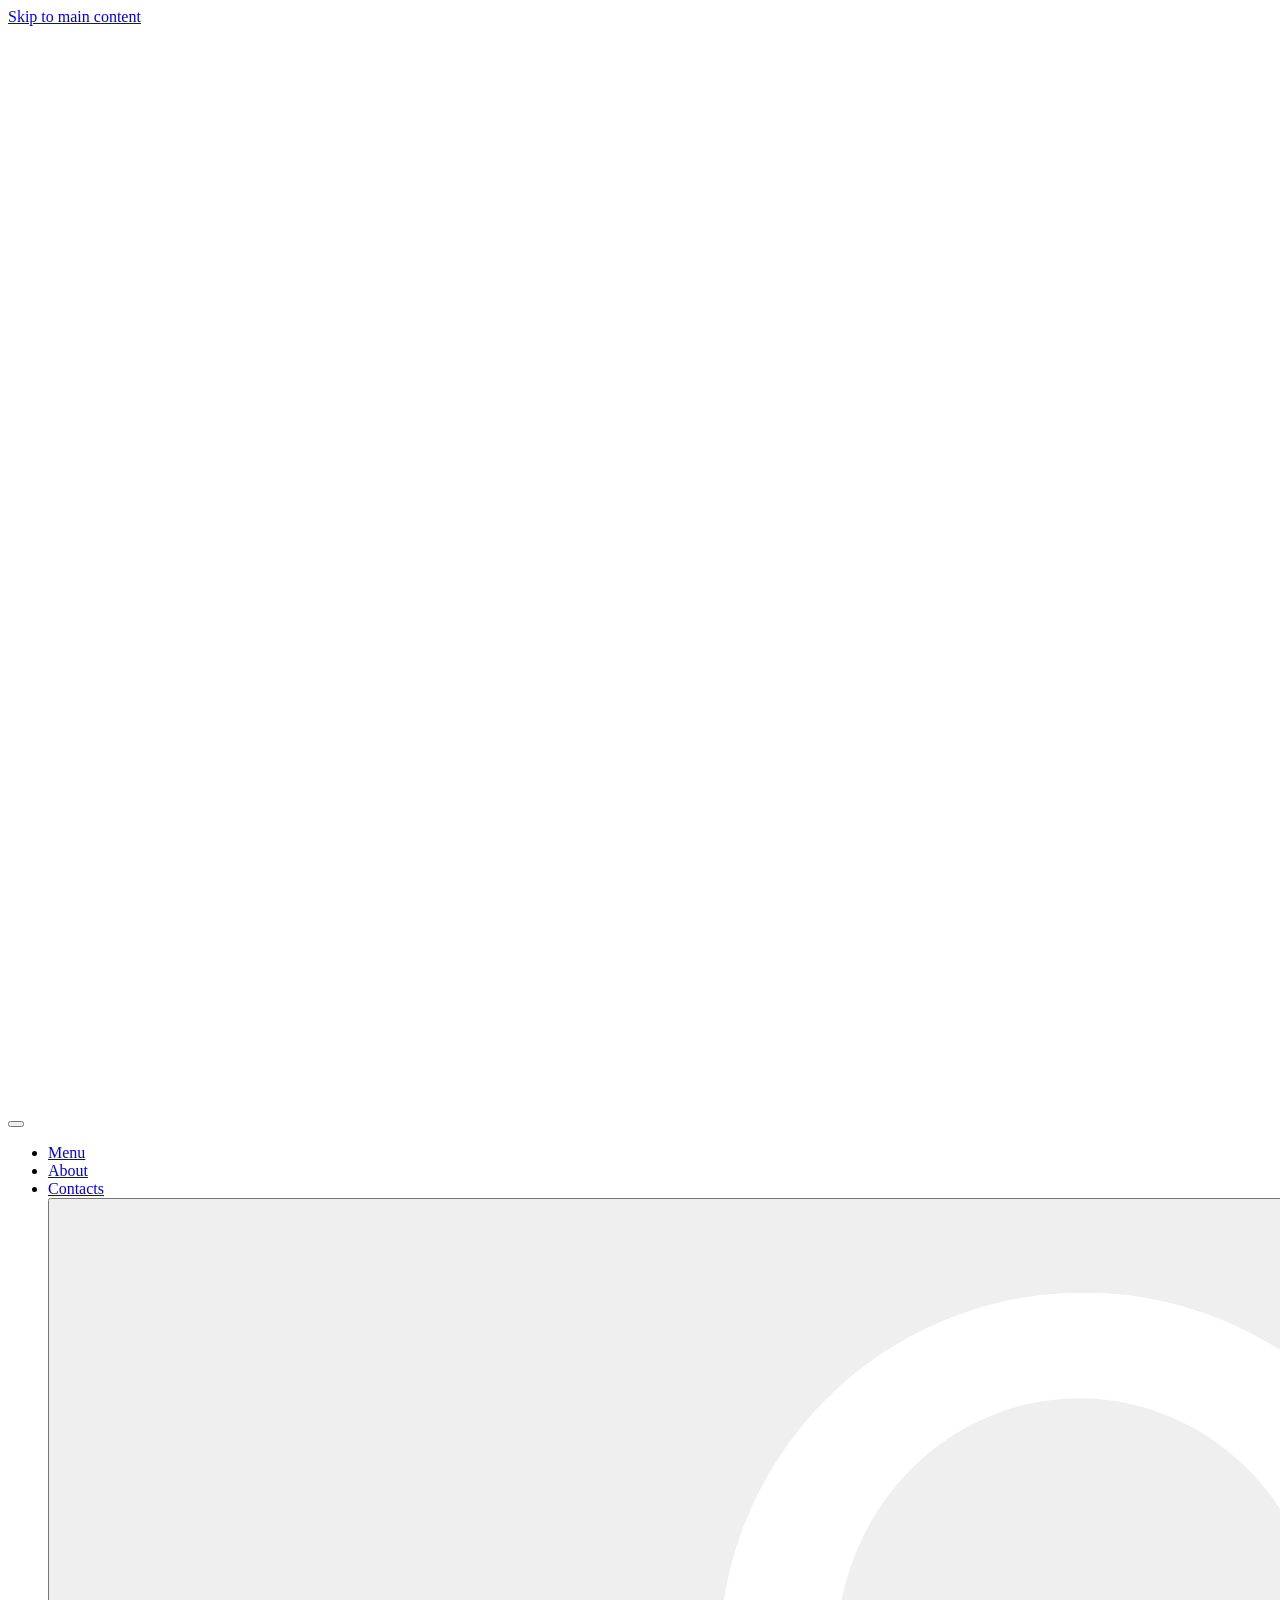
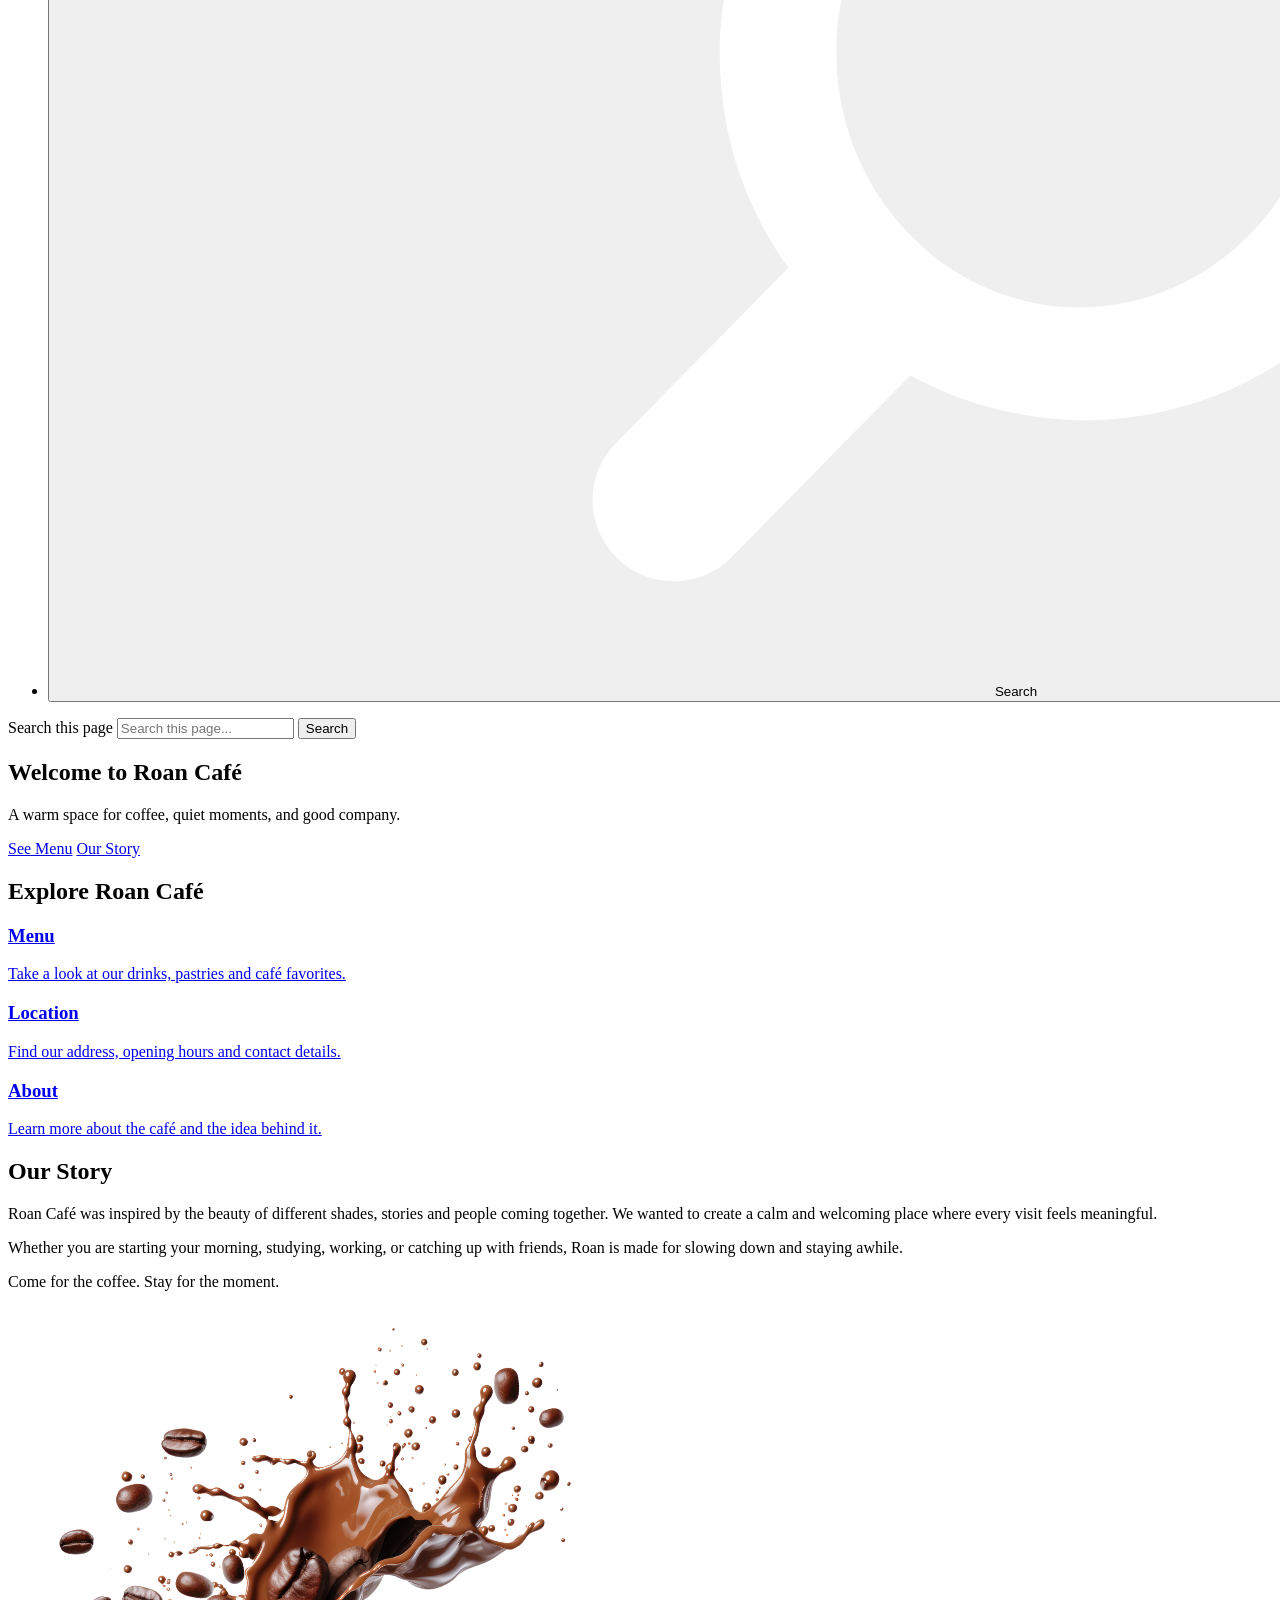
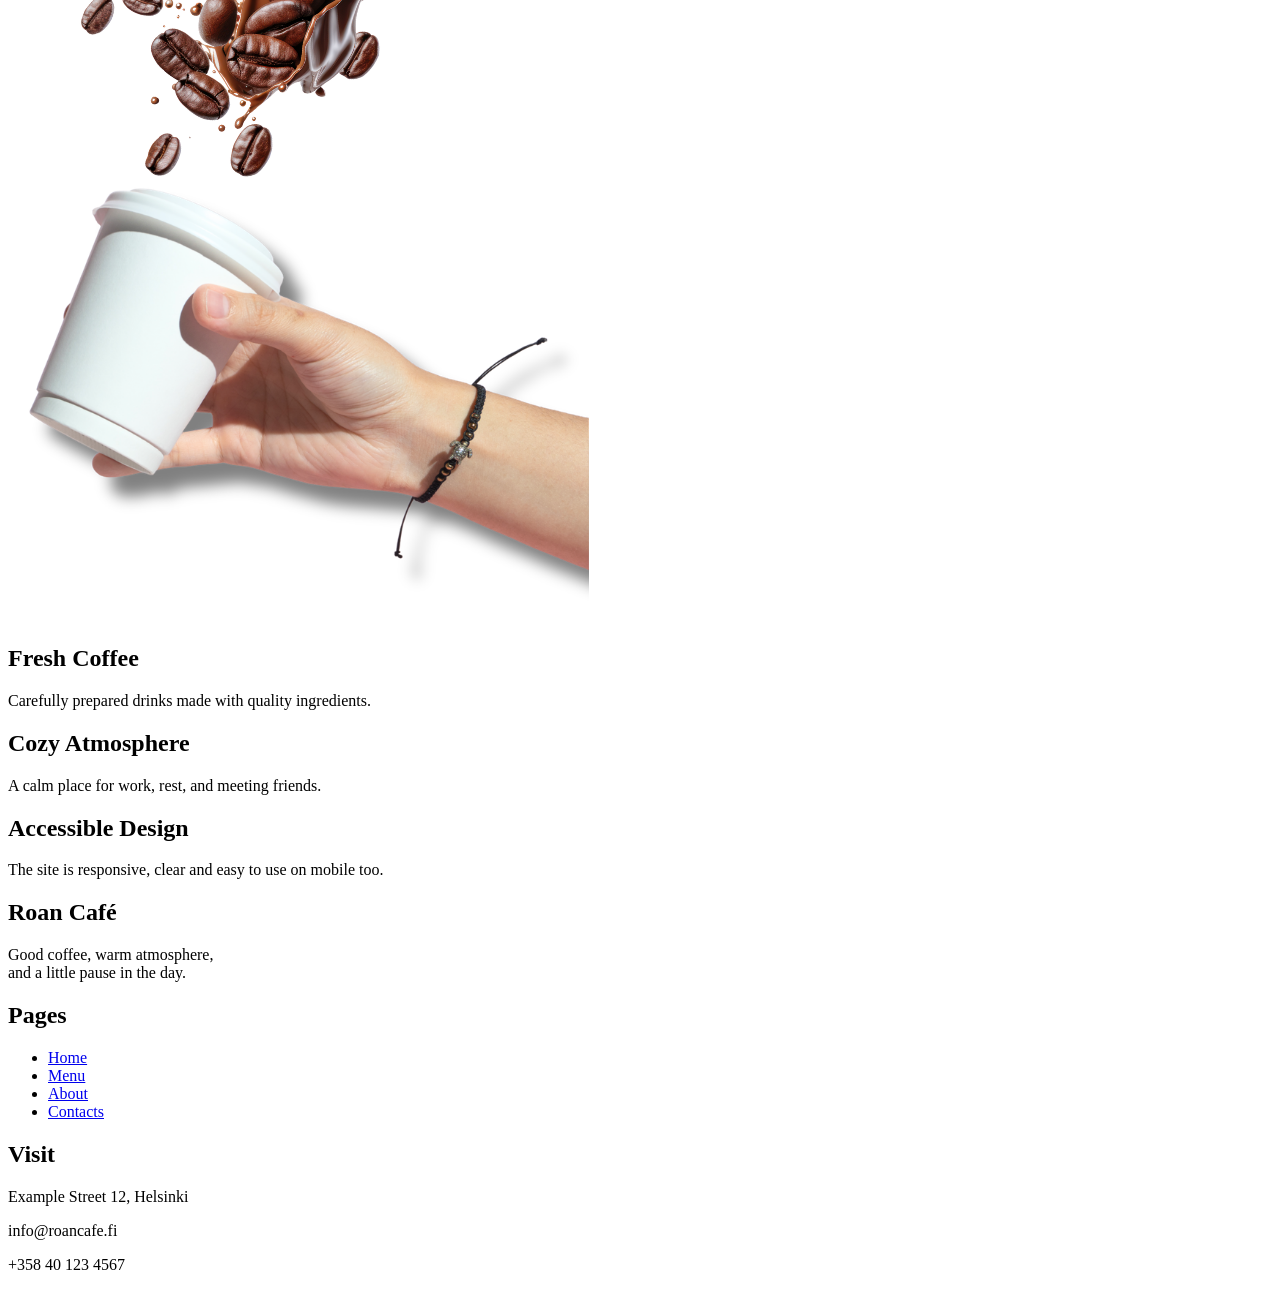
==== index.html @ ef68f5eb "Rename Index.html to index.html" ====
<!DOCTYPE html>
<html lang="fi">
<head>
  <meta charset="UTF-8">
  <meta name="viewport" content="width=device-width, initial-scale=1.0">
  <meta name="description" content="Roan Café - lämmin, moderni ja viihtyisä kahvila.">
  <title>Roan Café </title>
  <link rel="preconnect" href="https://fonts.googleapis.com">
  <link rel="preconnect" href="https://fonts.gstatic.com" crossorigin>
  <link href="https://fonts.googleapis.com/css2?family=Inter:wght@300;400;500;600;700&display=swap" rel="stylesheet">
  <link rel="stylesheet" href="style.css">
</head>
<body>
  <a href="#main-content" class="skip-link">Skip to main content</a>


  <header class="site-header">
    <div class="container header-inner">
      <a href="index.html" class="logo-text" aria-label="Go to homepage">
         <img src="logo.png" alt="Roan Café logo" class="logo-image">
      </a>
      

      <button class="nav-toggle" aria-label="Open menu" aria-expanded="false" aria-controls="main-nav">
        <span></span>
        <span></span>
        <span></span>
      </button>

    
      <div class=" right-header">
         <nav id="main-nav" class="main-nav" aria-label="Main navigation">
          <ul class="nav-list">
             <li><a href="menu.html">Menu</a></li>
             <li><a href="about.html">About</a></li>
             <li><a href="contacts.html">Contacts</a></li>

             <li class="mobile-search-item">
              <button class="search-toggle" type="button" aria-label="Open search">
                <img src="search.png" alt="" class="search-icon">
                <span class="search-text">Search</span>
              </button>
            </li>
          </ul>
         </nav>
      </div>




    <div class="search-bar-wrapper">
      <div class="container">
        <form class="search-form" role="search">
          <label for="site-search-home" class="visually-hidden">Search this page</label>
          <input type="search" id="site-search-home" class="site-search-input" placeholder="Search this page...">
          <button type="submit">Search</button>
        </form>
      </div>
    </div>
  </header>


  <main id="main-content">
    <section class="hero hero-home">
      <div class="hero-overlay">
        <div class="hero-content">
          <h1>Welcome to Roan Café</h1>
          <p>
            A warm space for coffee, quiet moments, and good company.
          </p>
          <div class="hero-buttons">
            <a href="menu.html" class="btn">See Menu</a>
            <a href="about.html" class="btn btn-secondary">Our Story</a>
          </div>
        </div>
      </div>
    </section>

    <section class="section">
      <div class="container">
        <h2 class="section-title">Explore Roan Café</h2>

      <div class="card-grid">
          <a href="menu.html" class="feature-card">
            <div class="feature-card-image" style="background-image: url('menu.png');"></div>
            <div class="feature-card-content">
              <h3>Menu</h3>
              <p>Take a look at our drinks, pastries and café favorites.</p>
            </div>
         </a>

          <a href="contacts.html" class="feature-card">
            <div class="feature-card-image" style="background-image: url('location.png');"></div>
            <div class="feature-card-content">
              <h3>Location</h3>
              <p>Find our address, opening hours and contact details.</p>
            </div>
          </a>

         <a href="about.html" class="feature-card">
          <div class="feature-card-image" style="background-image: url('blog.png');"></div>
          <div class="feature-card-content">
              <h3>About</h3>
              <p>Learn more about the café and the idea behind it.</p>
          </div>
         </a>
</div>
      </div>
    </section>

    <section class="section story-section">
  <div class="container">
    <div class="story-card">
      <div class="story-text">
        <h2 class="section-title">Our Story</h2>
        <p>
          Roan Café was inspired by the beauty of different shades, stories and people coming together.
          We wanted to create a calm and welcoming place where every visit feels meaningful.
        </p>
        <p>
          Whether you are starting your morning, studying, working, or catching up with friends,
          Roan is made for slowing down and staying awhile.
        </p>
        <p class="tagline">Come for the coffee. Stay for the moment.</p>
      </div>

      <img src="coffee-splash-cropped.png" alt="" class="story-image">
    </div>
  </div>
</section>

    <section class="section info-strip">
      <div class="container info-strip-grid">
        <article>
          <h2>Fresh Coffee</h2>
          <p>Carefully prepared drinks made with quality ingredients.</p>
        </article>
        <article>
          <h2>Cozy Atmosphere</h2>
          <p>A calm place for work, rest, and meeting friends.</p>
        </article>
        <article>
          <h2>Accessible Design</h2>
          <p>The site is responsive, clear and easy to use on mobile too.</p>
        </article>
      </div>
    </section>
  </main>

  <footer class="site-footer">
    <div class="container footer-grid">
      <div>
        <h2>Roan Café</h2>
        <p>Good coffee, warm atmosphere, <br>
          and a little pause in the day.</p>
      </div>
      <div>
        <h2>Pages</h2>
        <ul class="footer-links">
          <li><a href="index.html">Home</a></li>
          <li><a href="menu.html">Menu</a></li>
          <li><a href="about.html">About</a></li>
          <li><a href="contacts.html">Contacts</a></li>
        </ul>
      </div>
      <div>
        <h2>Visit</h2>
        <p>Example Street 12, Helsinki</p>
        <p>info@roancafe.fi</p>
        <p>+358 40 123 4567</p>
      </div>
    </div>
  </footer>

  <script src="script.js"></script>
</body>
</html>
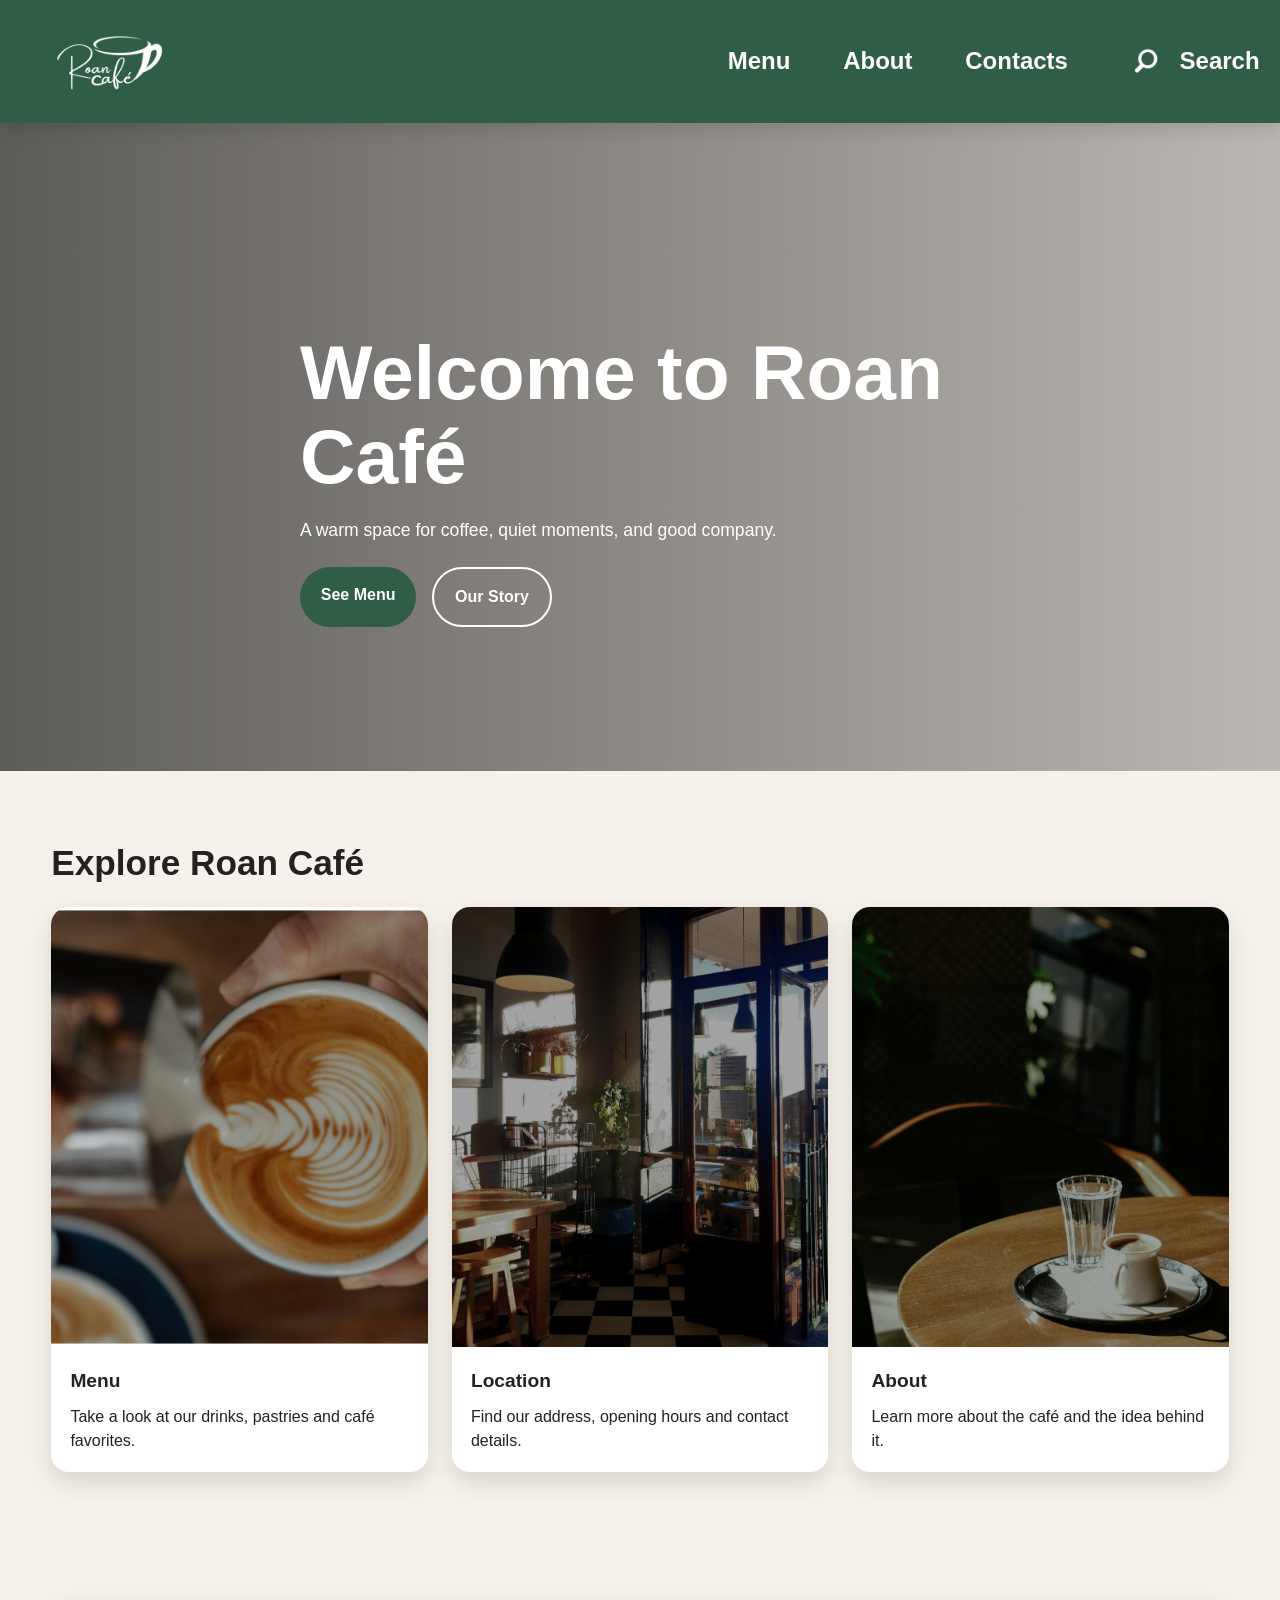
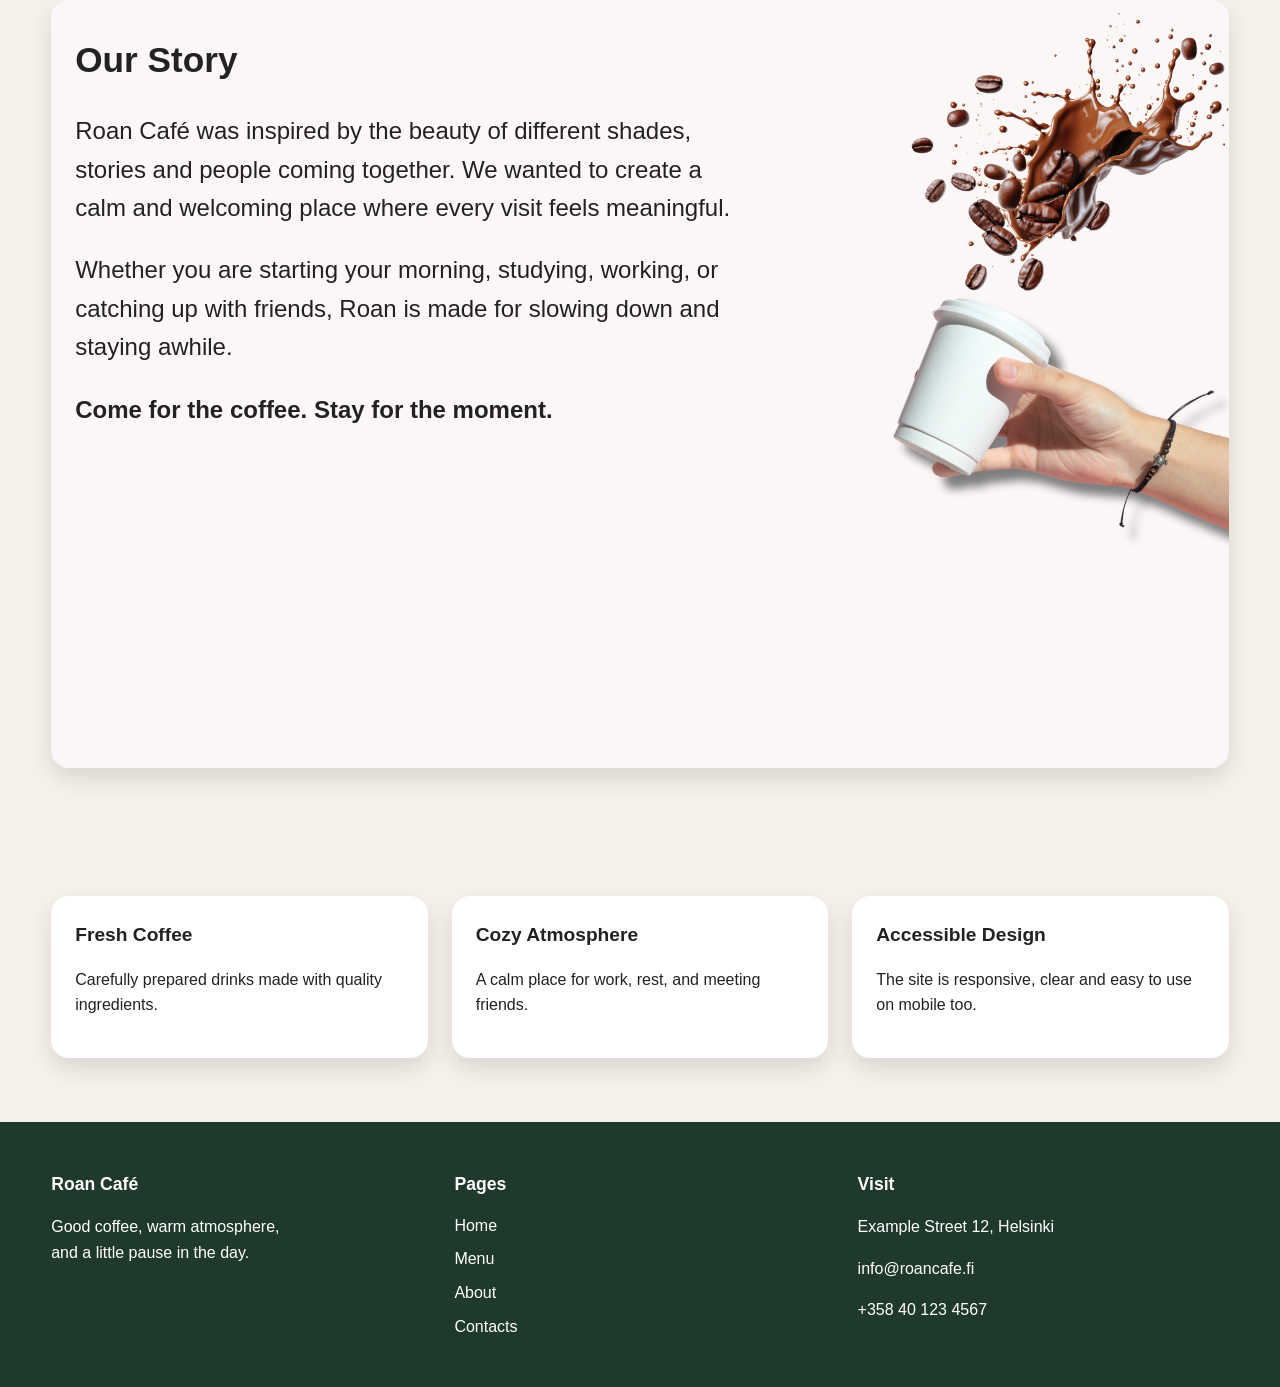
==== commit 0a328450: "Add files via upload" ====
--- a/index.html
+++ b/index.html
@@ -14,39 +14,34 @@
   <a href="#main-content" class="skip-link">Skip to main content</a>
 
 
-  <header class="site-header">
-    <div class="container header-inner">
-      <a href="index.html" class="logo-text" aria-label="Go to homepage">
-         <img src="logo.png" alt="Roan Café logo" class="logo-image">
-      </a>
-      
+ <header class="site-header">
+  <div class="container header-inner">
+    <a href="index.html" class="logo-text" aria-label="Go to homepage">
+      <img src="logo.png" alt="Roan Café logo" class="logo-image">
+    </a>
 
-      <button class="nav-toggle" aria-label="Open menu" aria-expanded="false" aria-controls="main-nav">
-        <span></span>
-        <span></span>
-        <span></span>
-      </button>
+    <button class="nav-toggle" aria-label="Open menu" aria-expanded="false" aria-controls="main-nav">
+      <span></span>
+      <span></span>
+      <span></span>
+    </button>
 
-    
-      <div class=" right-header">
-         <nav id="main-nav" class="main-nav" aria-label="Main navigation">
-          <ul class="nav-list">
-             <li><a href="menu.html">Menu</a></li>
-             <li><a href="about.html">About</a></li>
-             <li><a href="contacts.html">Contacts</a></li>
+    <div class="right-header">
+      <nav id="main-nav" class="main-nav" aria-label="Main navigation">
+        <ul class="nav-list">
+          <li><a href="menu.html">Menu</a></li>
+          <li><a href="about.html">About</a></li>
+          <li><a href="contacts.html">Contacts</a></li>
 
-             <li class="mobile-search-item">
-              <button class="search-toggle" type="button" aria-label="Open search">
-                <img src="search.png" alt="" class="search-icon">
-                <span class="search-text">Search</span>
-              </button>
-            </li>
-          </ul>
-         </nav>
-      </div>
-
-
-
+          <li class="mobile-search-item">
+            <button class="search-toggle" type="button" aria-label="Open search">
+              <img src="search.png" alt="" class="search-icon">
+              <span class="search-text">Search</span>
+            </button>
+          </li>
+        </ul>
+      </nav>
+    </div>
 
     <div class="search-bar-wrapper">
       <div class="container">
@@ -57,7 +52,8 @@
         </form>
       </div>
     </div>
-  </header>
+  </div>
+</header>
 
 
   <main id="main-content">
@@ -174,4 +170,4 @@
 
   <script src="script.js"></script>
 </body>
-</html>
+</html>
--- a/style.css
+++ b/style.css
@@ -0,0 +1,709 @@
+:root {
+  --green-dark: #1f3a2d;
+  --green: #2f5d46;
+  --green-light: #4a7860;
+  --cream: #f6f1ea;
+  --white: #ffffff;
+  --text: #222222;
+  --border: #d7d7d7;
+  --shadow: 0 10px 25px rgba(0, 0, 0, 0.12);
+  --radius: 18px;
+  --max-width: 1200px;
+}
+
+/* Reset */
+*,
+*::before,
+*::after {
+  box-sizing: border-box;
+}
+
+html {
+  scroll-behavior: smooth;
+}
+
+body {
+  margin: 0;
+  font-family: "Inter", sans-serif;
+  background: var(--cream);
+  color: var(--text);
+  line-height: 1.6;
+}
+
+img {
+  max-width: 100%;
+  display: block;
+}
+
+a {
+  color: inherit;
+}
+
+button,
+input,
+textarea {
+  font: inherit;
+}
+
+.container {
+  width: min(92%, var(--max-width));
+  margin: 0 auto;
+}
+
+/* Accessibility */
+.skip-link {
+  position: absolute;
+  left: -9999px;
+  top: auto;
+}
+
+.skip-link:focus {
+  left: 1rem;
+  top: 1rem;
+  background: #000;
+  color: #fff;
+  padding: 0.8rem 1rem;
+  z-index: 9999;
+  border-radius: 10px;
+}
+
+.visually-hidden {
+  position: absolute;
+  width: 1px;
+  height: 1px;
+  padding: 0;
+  margin: -1px;
+  overflow: hidden;
+  clip-path: inset(50%);
+  border: 0;
+  white-space: nowrap;
+}
+
+/* Header */
+.site-header {
+  background: var(--green);
+  color: var(--white);
+  position: sticky;
+  top: 0;
+  z-index: 1000;
+  box-shadow: 0 5px 18px rgba(0, 0, 0, 0.14);
+}
+
+.header-inner{
+  display:flex;
+  align-items:center;
+  padding:5px 10px;
+  width: 100%;
+}
+
+.logo-image {
+  width: 200px;
+  height: auto;
+  display: block;
+  object-fit: contain;
+}
+
+.site-header a img.logo-image {
+  max-height: 200px;
+}
+
+.right-header {
+  display: flex;
+  align-items: center;
+  gap: 1.2rem;
+  margin-left: auto;
+}
+
+.main-nav {
+  display: flex;
+  align-items: center;
+}
+
+.nav-list {
+  display: flex;
+  align-items: center;
+  gap: 2rem;
+  list-style: none;
+  margin: 0;
+  padding: 0;
+}
+
+.nav-list a {
+  text-decoration: none;
+  color: var(--white);
+  font-weight: 600;
+  font-size: 1.5rem;
+  padding: 0.45rem 0.65rem;
+  border-radius: 10px;
+  transition: background-color 0.2s ease;
+}
+
+.nav-list a:hover,
+.nav-list a:focus-visible,
+.nav-list a[aria-current="page"] {
+  background-color: rgba(255, 255, 255, 0.15);
+  outline: none;
+}
+
+.search-toggle {
+  display: inline-flex;
+  align-items: center;
+  gap: 0.55rem;
+  background: transparent;
+  color: var(--white);
+  border: none;
+  cursor: pointer;
+  font-weight: 600;
+  font-size: 1.5rem;
+  padding: 0.45rem 0.65rem;
+  border-radius: 10px;
+}
+
+.search-toggle:hover,
+.search-toggle:focus-visible {
+  background-color: rgba(255, 255, 255, 0.15);
+  outline: none;
+}
+
+.search-icon {
+  width: 50px;
+  height: 50px;
+  object-fit: contain;
+}
+
+.search-text {
+  display: inline-block;
+}
+
+/* Search bar */
+.search-bar-wrapper {
+  display: none;
+  background: var(--green);
+  padding: 0 0 1rem;
+}
+
+.search-bar-wrapper.open {
+  display: block;
+}
+
+.search-form {
+  display: flex;
+  gap: 0.75rem;
+  align-items: center;
+}
+
+.search-form input {
+  flex: 1;
+  padding: 0.9rem 1rem;
+  border-radius: 999px;
+  border: none;
+}
+
+.search-form button {
+  padding: 0.9rem 1.2rem;
+  border-radius: 999px;
+  border: none;
+  background: var(--white);
+  color: var(--green);
+  font-weight: 700;
+  cursor: pointer;
+}
+
+/* Hamburger */
+.nav-toggle {
+  display: none;
+  background: transparent;
+  border: none;
+  cursor: pointer;
+
+  position: absolute;
+  right: 30px;
+  top: 40px;
+
+  flex-direction: column;
+  justify-content: center;
+  align-items: center;
+}
+
+/* Hamburger bars */
+.nav-toggle span {
+  display: block;
+  width: 28px;
+  height: 3px;
+  margin: 5px 0;
+  background-color: var(--white);
+  border-radius: 999px;
+}
+
+/* Hero */
+.hero {
+  min-height: 72vh;
+  background-size: cover;
+  background-position: center;
+  background-repeat: no-repeat;
+}
+
+.hero-home {
+  background-image: url("hero-coffee.jpg");
+}
+.hero-overlay {
+  min-height: 72vh;
+  background: linear-gradient(
+    to right,
+    rgba(0,0,0,0.62),
+    rgba(0,0,0,0.24)
+  );
+  display: flex;
+  align-items: center;
+}
+
+.hero-content {
+  color: var(--white);
+  width: min(92%, var(--max-width));
+  margin: 0 auto;
+  max-width: 680px;
+  padding: 3rem 0;
+}
+
+.hero h1 {
+  font-size: clamp(2.3rem, 6vw, 4.8rem);
+  line-height: 1.1;
+  margin-bottom: 0.8rem;
+}
+
+.hero p {
+  font-size: 1.1rem;
+  margin-bottom: 1.4rem;
+  max-width: 600px;
+}
+
+.hero-buttons {
+  display: flex;
+  flex-wrap: wrap;
+  gap: 1rem;
+}
+
+/* Buttons */
+.btn {
+  display: inline-block;
+  text-decoration: none;
+  padding: 0.95rem 1.3rem;
+  border-radius: 999px;
+  background: var(--green);
+  color: var(--white);
+  font-weight: 700;
+  border: none;
+  cursor: pointer;
+}
+
+.btn:hover,
+.btn:focus-visible {
+  background: var(--green-light);
+  outline: none;
+}
+
+.btn-secondary {
+  background: transparent;
+  border: 2px solid var(--white);
+}
+
+/* Sections */
+.section {
+  padding: 4rem 0;
+}
+
+.section-title {
+  font-size: clamp(1.6rem, 3vw, 2.2rem);
+  margin: 0 0 1rem;
+}
+
+.page-banner {
+  background: var(--green);
+  color: var(--white);
+  padding: 3.5rem 0;
+}
+
+.page-banner h1 {
+  font-size: clamp(2rem, 4vw, 3rem);
+  margin: 0 0 0.5rem;
+}
+
+.page-image img,
+.story-image {
+  border-radius: var(--radius);
+  box-shadow: var(--shadow);
+  width: 100%;
+  object-fit: cover;
+}
+
+/* Cards */
+.card-grid {
+  display: grid;
+  grid-template-columns: repeat(3, 1fr);
+  gap: 1.5rem;
+}
+
+/* Card container */
+.feature-card {
+  background: var(--white);
+  border-radius: var(--radius);
+  overflow: hidden;
+  text-decoration: none;
+  box-shadow: var(--shadow);
+  transition: transform 0.2s ease;
+  display: flex;
+  flex-direction: column;
+}
+
+/* Card hover effect */
+.feature-card:hover,
+.feature-card:focus-visible {
+  transform: translateY(-5px);
+  outline: 3px solid rgba(47, 93, 70, 0.2);
+}
+
+/* Image container */
+.feature-card-image {
+  width: 100%;
+  height: 440px; /* controls how tall the images are */
+
+  background-size: cover; /* makes image fill the box */
+  background-position: center; /* keeps the center visible */
+  background-repeat: no-repeat;
+}
+.feature-card-image {
+  width: 100%;
+  aspect-ratio: 16 / 9;
+  background-size: cover;
+  background-position: center;
+}
+
+/* Text section */
+.feature-card-content {
+  padding: 1.2rem;
+}
+
+.feature-card-content h3 {
+  margin-top: 0;
+  margin-bottom: 0.5rem;
+  font-size: 1.2rem;
+}
+
+.feature-card-content p {
+  margin: 0;
+  line-height: 1.5;
+}
+
+/* Story */
+.story-section {
+  background: #f6f1ea;;
+}
+
+.story-card {
+  position: relative;
+  background: #fbf7f7;
+  border-radius: var(--radius);
+  padding: 2em 2.5rem;
+  overflow: visible;
+  box-shadow: var(--shadow);
+}
+
+.story-text {
+  max-width: 650px;
+  padding-right: 450px; /* creates space for the splash image */
+  position: relative;
+  z-index: 2;
+}
+
+.story-text p {
+  margin-bottom: 1rem;
+  font-size: 1.5rem;
+  line-height: 1.6;
+}
+
+.tagline {
+  font-weight: 700;
+  font-size: 1.4rem;
+}
+
+.story-image {
+  position: absolute;
+  right: -200px;
+  top: 80%;
+  width: 720px;
+  max-width: none;
+  height: auto;
+  transform: translate(420px, -110%) scale(2);
+  transform-origin: center;
+  z-index: 1;
+  pointer-events: none;
+  box-shadow: none;
+  border-radius: 0;
+}
+
+/* Info strip */
+.info-strip-grid {
+  display: grid;
+  grid-template-columns: repeat(3, 1fr);
+  gap: 1.5rem;
+}
+
+.info-strip article {
+  background: var(--white);
+  border-radius: var(--radius);
+  padding: 1.5rem;
+  box-shadow: var(--shadow);
+}
+
+.info-strip h2 {
+  margin-top: 0;
+  font-size: 1.2rem;
+}
+
+/* Menu */
+.menu-grid {
+  display: grid;
+  grid-template-columns: repeat(2, 1fr);
+  gap: 1.5rem;
+  margin-top: 2rem;
+}
+.page-image img {
+  width: 1200px;
+  height: 700px;
+}
+
+.menu-card {
+  background: var(--white);
+  padding: 1.5rem;
+  border-radius: var(--radius);
+  box-shadow: var(--shadow);
+}
+
+.menu-card h2 {
+  margin-top: 0;
+}
+
+.menu-list {
+  list-style: none;
+  padding: 0;
+  margin: 0;
+}
+
+.menu-list li {
+  display: flex;
+  justify-content: space-between;
+  gap: 1rem;
+  padding: 0.85rem 0;
+  border-bottom: 1px solid var(--border);
+}
+
+.menu-list li:last-child {
+  border-bottom: none;
+}
+
+/* About / Contacts */
+.text-block,
+.contact-box,
+.contact-form {
+  background: var(--white);
+  border-radius: var(--radius);
+  padding: 1.5rem;
+  box-shadow: var(--shadow);
+}
+
+
+.feature-list {
+  padding-left: 1.2rem;
+}
+
+.feature-list li {
+  margin-bottom: 0.7rem;
+}
+
+/* Form */
+.contact-form .form-group {
+  margin-bottom: 1rem;
+}
+
+.contact-form label {
+  display: block;
+  font-weight: 600;
+  margin-bottom: 0.45rem;
+}
+
+.contact-form input,
+.contact-form textarea {
+  width: 100%;
+  border: 1px solid var(--border);
+  border-radius: 12px;
+  padding: 0.85rem 1rem;
+}
+
+.contact-form input:focus,
+.contact-form textarea:focus,
+.search-form input:focus {
+  outline: 3px solid rgba(47, 93, 70, 0.2);
+  border-color: var(--green);
+}
+
+/* Footer */
+.site-footer {
+  background: var(--green-dark);
+  color: var(--white);
+  padding: 3rem 0;
+}
+
+.footer-grid {
+  display: grid;
+  grid-template-columns: repeat(3, 1fr);
+  gap: 2rem;
+}
+
+.footer-grid h2 {
+  font-size: 1.1rem;
+  margin-top: 0;
+}
+
+.footer-links {
+  list-style: none;
+  padding: 0;
+  margin: 0;
+}
+
+.footer-links li + li {
+  margin-top: 0.5rem;
+}
+
+.footer-links a {
+  text-decoration: none;
+}
+
+.footer-links a:hover,
+.footer-links a:focus-visible {
+  text-decoration: underline;
+  outline: none;
+}
+
+/* Responsive */
+@media (max-width: 920px) {
+  .nav-toggle {
+    display: block;
+  }
+
+  .right-header {
+    gap: 0.6rem;
+  }
+
+  .main-nav {
+    display: none;
+    position: absolute;
+    top: 84px;
+    left: 0;
+    right: 0;
+    background: var(--green);
+    padding: 1rem 1rem 1.2rem;
+    border-top: 1px solid rgba(255,255,255,0.12);
+  }
+
+  .main-nav.open {
+    display: block;
+  }
+
+  .nav-list {
+    flex-direction: column;
+    align-items: flex-start;
+  }
+
+  /* Show search as a menu item only on mobile */
+  .mobile-search-item {
+    display: block;
+    width: 100%;
+  }
+
+  .mobile-search-item .search-toggle {
+    display: inline-flex;
+    align-items: center;
+    gap: 0.55rem;
+    background: transparent;
+    color: var(--white);
+    border: none;
+    cursor: pointer;
+    font-weight: 600;
+    font-size: 1.5rem;
+    padding: 0.45rem 0.65rem;
+    border-radius: 10px;
+  }
+
+  .mobile-search-item .search-toggle:hover,
+  .mobile-search-item .search-toggle:focus-visible {
+    background-color: rgba(255, 255, 255, 0.15);
+    outline: none;
+  }
+
+  /* Hide the search text/icon style you used in the top bar */
+  .search-text {
+    display: inline-block;
+  }
+
+  .card-grid,
+  .story-grid,
+  .two-column,
+  .menu-grid,
+  .info-strip-grid,
+  .footer-grid {
+    grid-template-columns: 1fr;
+  }
+}
+
+@media (max-width: 640px) {
+  .header-inner {
+    min-height: 76px;
+  }
+
+  .logo-text {
+    font-size: 1.4rem;
+  }
+
+  .hero,
+  .hero-overlay {
+    min-height: 60vh;
+  }
+
+  .section {
+    padding: 3rem 0;
+  }
+
+  .feature-card-image {
+    height: 180px;
+  }
+
+  .feature-card {
+    width: 100%;
+  }
+
+  .feature-card-content {
+    padding: 1rem;
+  }
+
+  .search-form {
+    flex-direction: column;
+    align-items: stretch;
+  }
+}
+.story-card {
+  padding: 2rem 1.5rem;
+  min-height: auto;
+  overflow: hidden;
+}
+
+.story-text {
+  max-width: 100%;
+}
+
+.story-image {
+  position: static;
+  display: block;
+  width: 180px;
+  max-width: 70%;
+  margin: 1.5rem auto 0;
+}
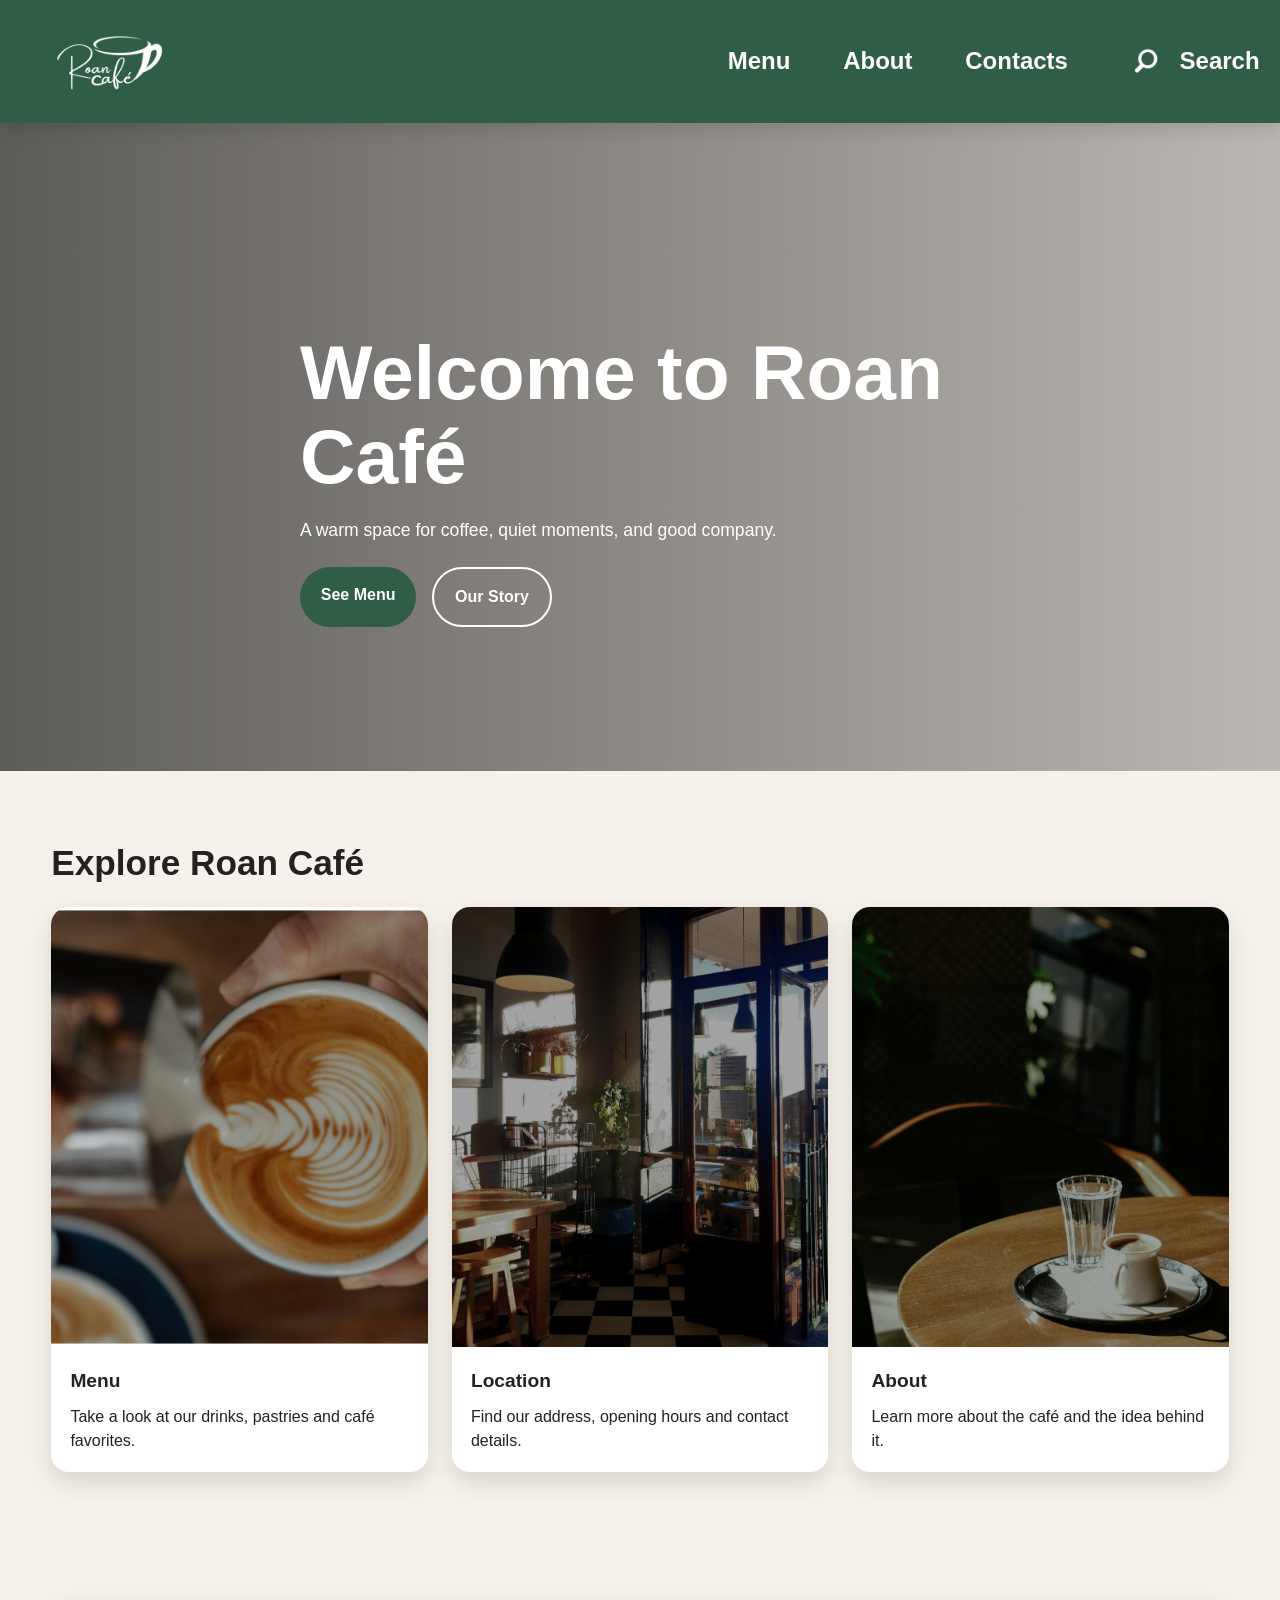
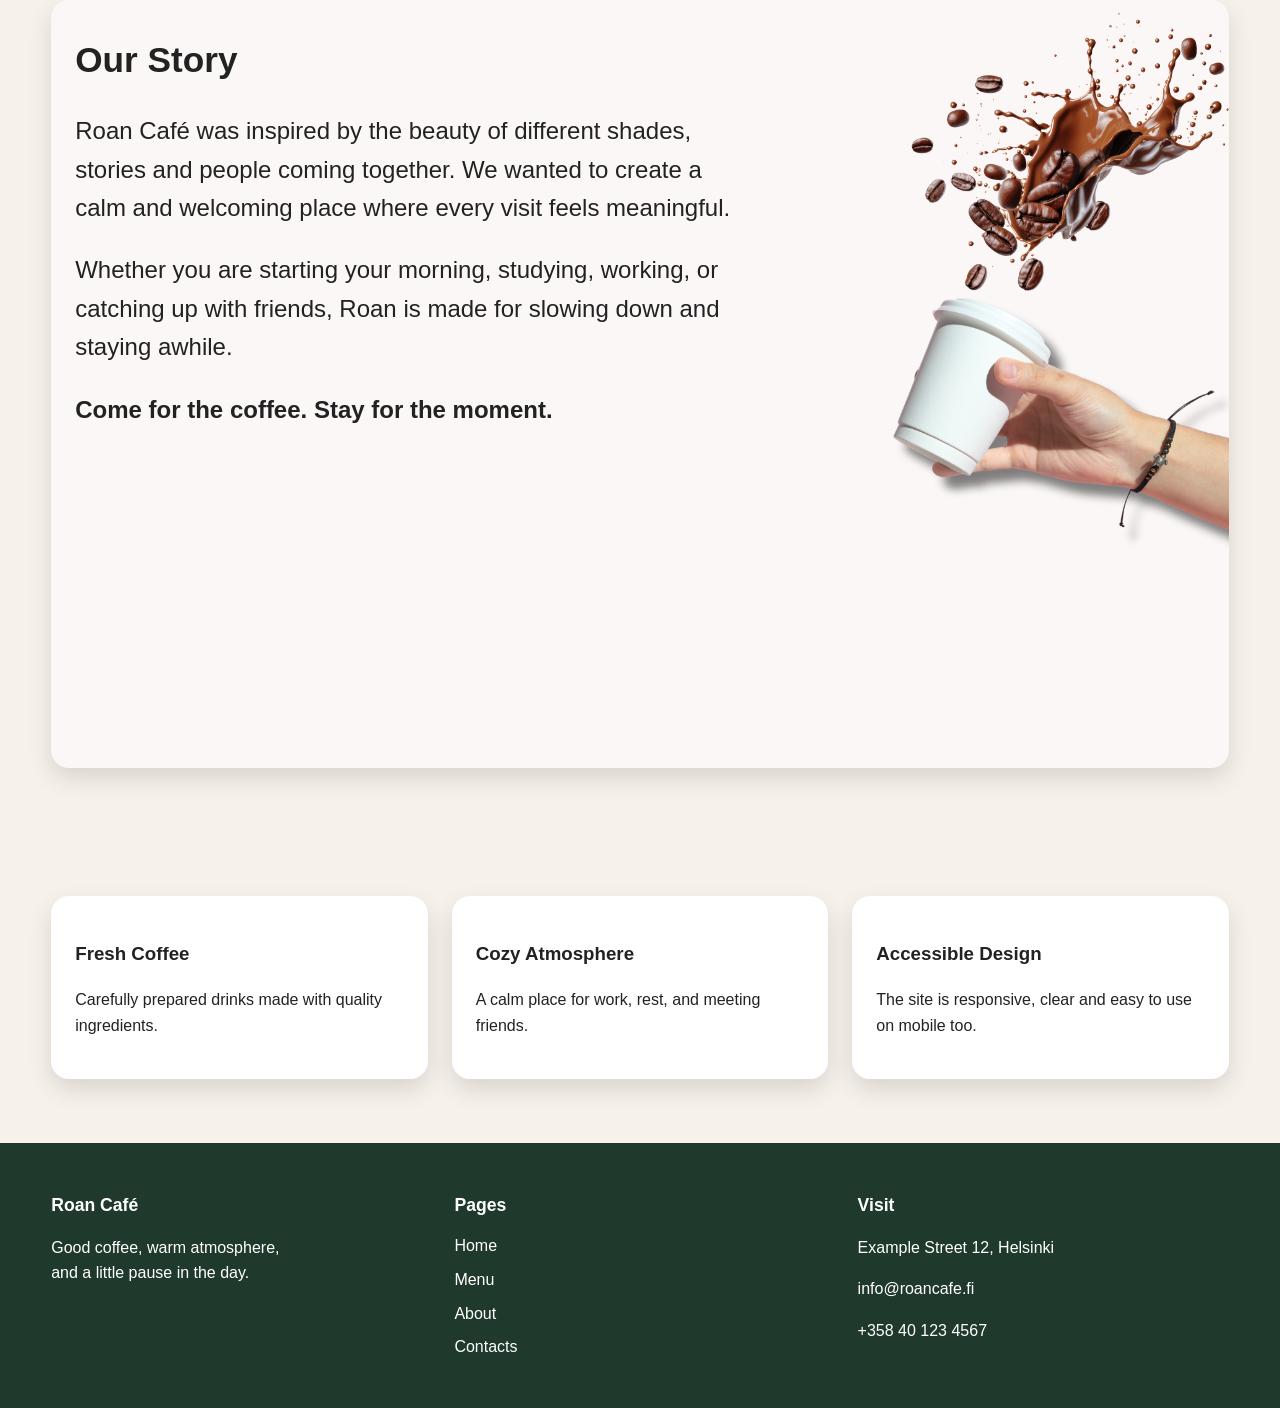
==== commit 54603426: "Add files via upload" ====
--- a/index.html
+++ b/index.html
@@ -126,21 +126,26 @@
 </section>
 
     <section class="section info-strip">
+      <h2 class="visually-hidden">Roan Café highlights</h2>
+
       <div class="container info-strip-grid">
         <article>
-          <h2>Fresh Coffee</h2>
+          <h3>Fresh Coffee</h3>
           <p>Carefully prepared drinks made with quality ingredients.</p>
         </article>
+
         <article>
-          <h2>Cozy Atmosphere</h2>
+          <h3>Cozy Atmosphere</h3>
           <p>A calm place for work, rest, and meeting friends.</p>
         </article>
+
         <article>
-          <h2>Accessible Design</h2>
+          <h3>Accessible Design</h3>
           <p>The site is responsive, clear and easy to use on mobile too.</p>
         </article>
       </div>
     </section>
+
   </main>
 
   <footer class="site-footer">
